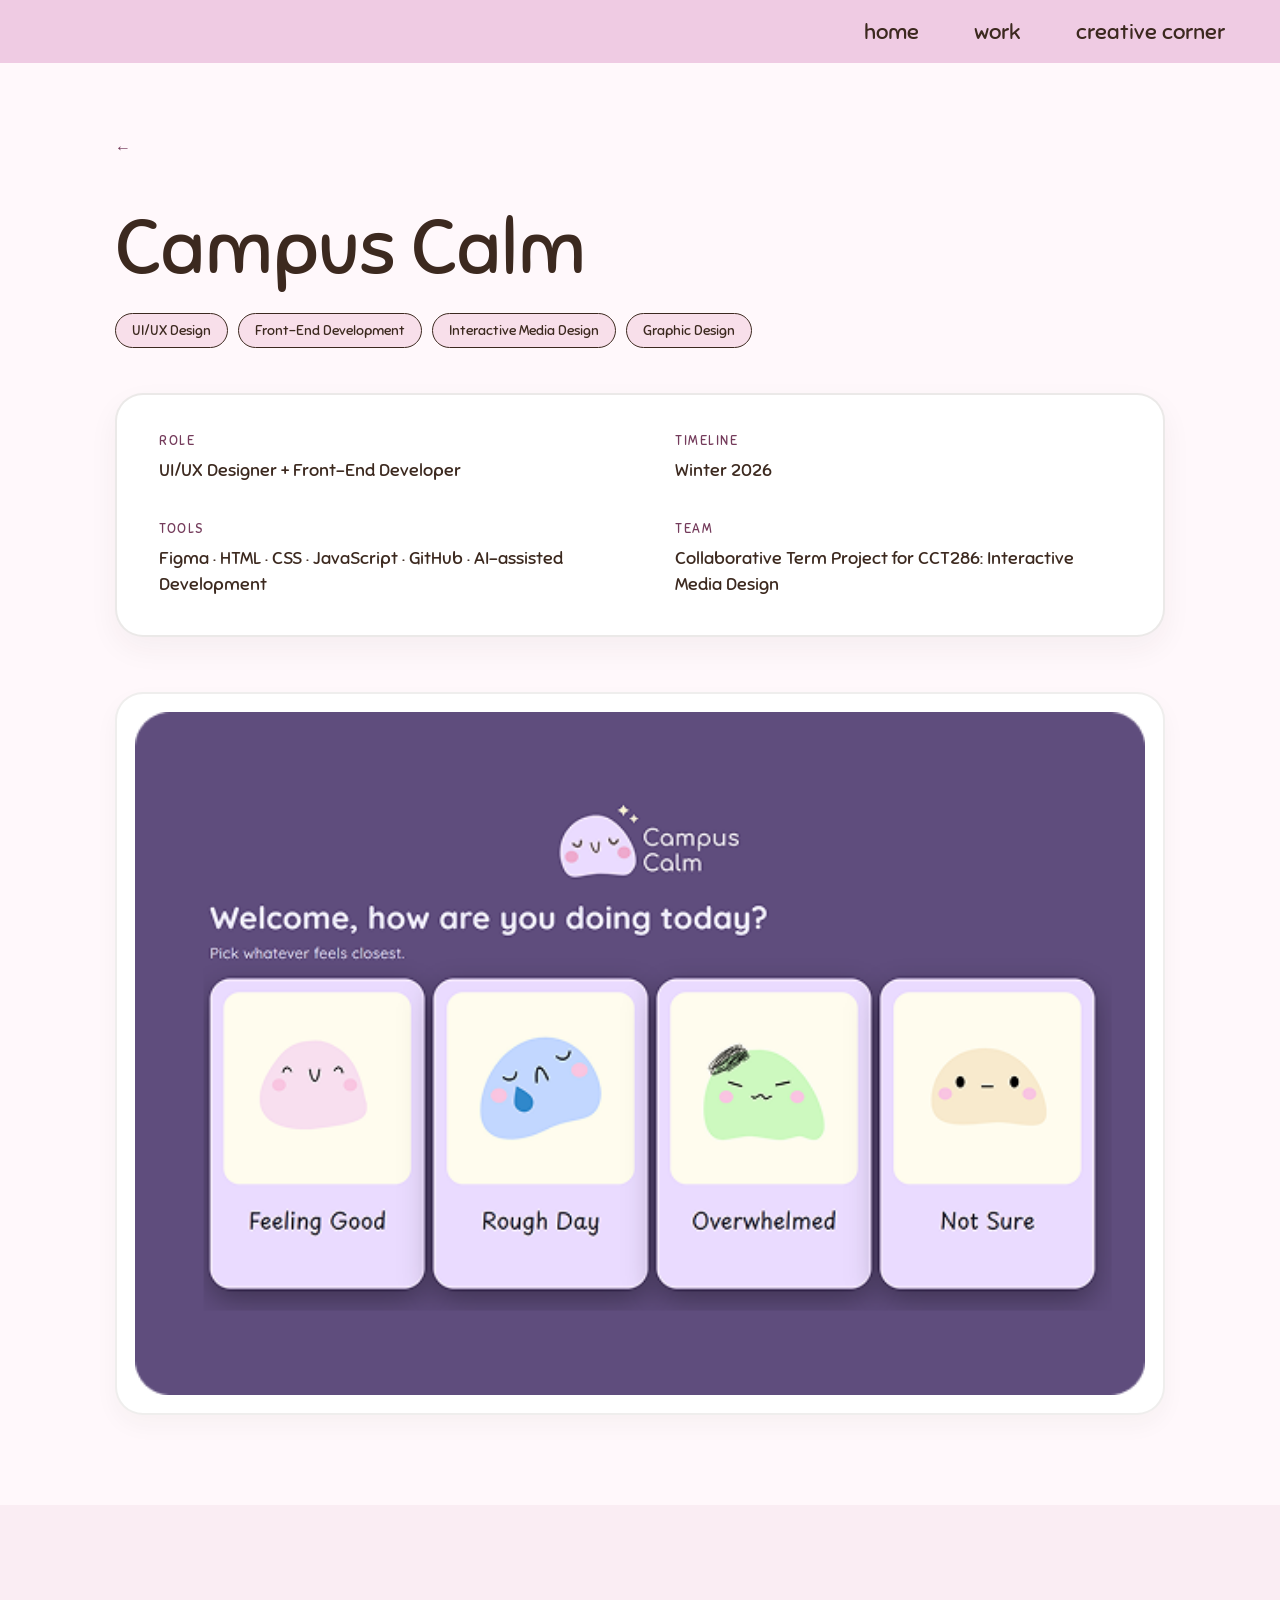
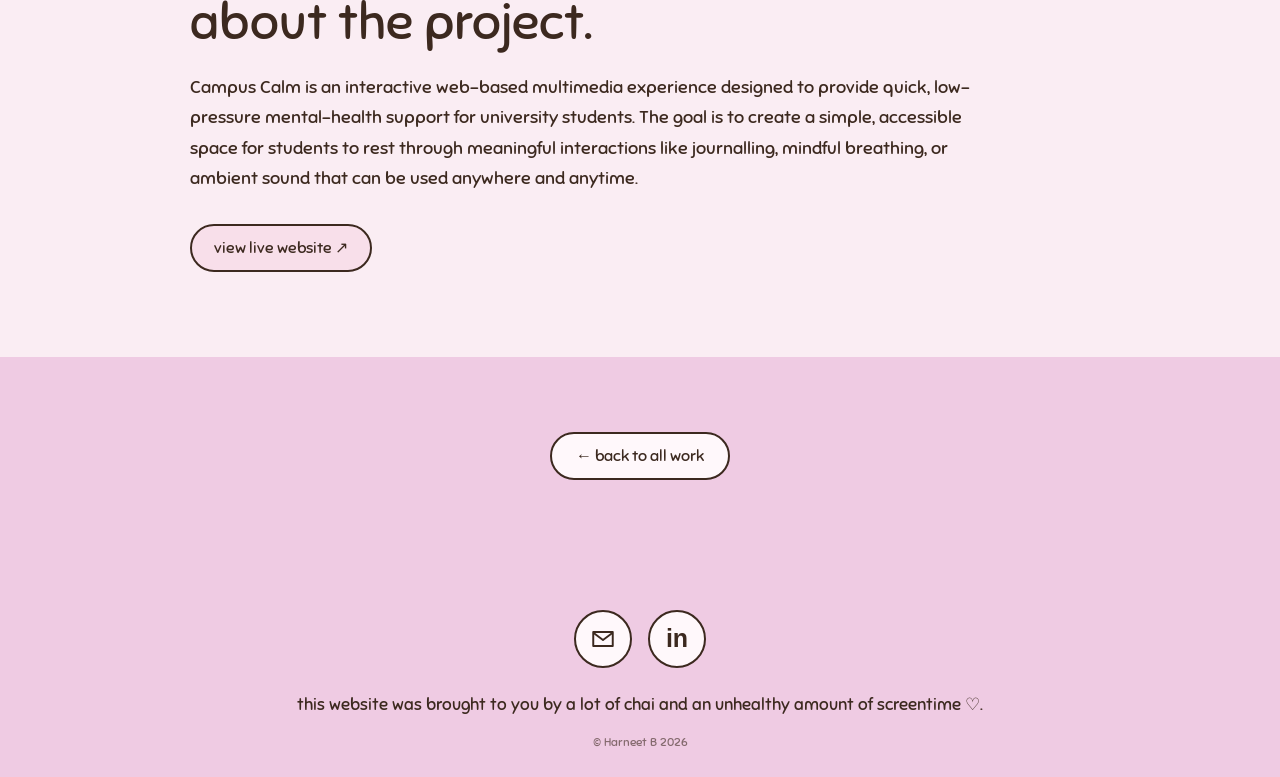
==== campuscalm.html @ 9c49e282 "final updates" ====
<!DOCTYPE html>

<html lang="en">

<head>

    <meta charset="UTF-8">

    <meta
        name="viewport"
        content="width=device-width, initial-scale=1.0"
    >

    <title>Campus Calm - Harneet</title>


    <!-- Shared styles -->
    <link rel="stylesheet" href="style.css">


    <!-- Campus Calm styles -->
    <link rel="stylesheet" href="campuscalm.css">


    <!-- Google Fonts -->
    <link rel="preconnect" href="https://fonts.googleapis.com">

    <link
        rel="preconnect"
        href="https://fonts.gstatic.com"
        crossorigin
    >

    <link
        href="https://fonts.googleapis.com/css2?family=Borel&family=Sniglet:wght@400;800&display=swap"
        rel="stylesheet"
    >

</head>


<body>


    <!-- ========================================
         NAVIGATION
         ======================================== -->

    <nav class="navbar">

        <ul class="nav-links">

            <li>
                <a href="index.html">
                    home
                </a>
            </li>

            <li>
                <a href="portfolio.html">
                    work
                </a>
            </li>

            <li>
                <a href="creative-corner.html">
                    creative corner
                </a>
            </li>

        </ul>

    </nav>



    <main class="campus-page">


        <!-- ========================================
             PROJECT HERO
             ======================================== -->

        <section class="project-hero">


            <a
                href="portfolio.html"
                class="back-link"
            >
                ←
            </a>


            <h1>
                Campus Calm
            </h1>



            <!-- =================================
                 SKILLS
                 ================================= -->

            <div class="skill-tags">

                <span>
                    UI/UX Design
                </span>

                <span>
                    Front-End Development
                </span>

                <span>
                    Interactive Media Design
                </span>

                <span>
                    Graphic Design
                </span>

            </div>



            <!-- =================================
                 SUMMARY
                 ================================= -->

            <div class="project-summary-card">


                <div class="summary-item">

                    <p class="summary-label">
                        ROLE
                    </p>

                    <p class="summary-value">
                        UI/UX Designer +
                        Front-End Developer
                    </p>

                </div>



                <div class="summary-item">

                    <p class="summary-label">
                        TIMELINE
                    </p>

                    <p class="summary-value">
                        Winter 2026
                    </p>

                </div>



                <div class="summary-item">

                    <p class="summary-label">
                        TOOLS
                    </p>

                    <p class="summary-value">
                        Figma · HTML · CSS · JavaScript · GitHub · AI-assisted Development
                    </p>

                </div>



                <div class="summary-item">

                    <p class="summary-label">
                        TEAM
                    </p>

                    <p class="summary-value">
                        Collaborative Term Project for CCT286: Interactive Media Design 
                    </p>

                </div>


            </div>



            <!-- =================================
                 HERO VISUAL
                 ================================= -->

            <div class="hero-visual">

                <img
                    src="Assets/projects/workpreview1.png"
                    alt="Campus Calm website interface"
                >

            </div>


        </section>



        <!-- ========================================
             ABOUT THE PROJECT
             ======================================== -->

        <section class="project-overview">

            <div class="overview-inner">

                <h2>
                    about the project.
                </h2>


                <p>
                    Campus Calm is an interactive web-based multimedia experience designed to provide quick, 
                    low-pressure mental-health support for university students. The goal is to create a 
                    simple, accessible space for students to rest through meaningful interactions like 
                    journalling, mindful breathing, or ambient sound that can be used anywhere and anytime.
                </p>


                <a
                    href="https://h4rneet.github.io/campuscalm/index.html"
                    class="website-button"
                    target="_blank"
                    rel="noopener noreferrer"
                >
                    view live website ↗
                </a>

            </div>

        </section>



        <!-- ========================================
             BOTTOM NAVIGATION
             ======================================== -->

        <section class="project-footer-nav">

            <a
                href="portfolio.html"
                class="back-to-work-button"
            >
                ← back to all work
            </a>

        </section>


    </main>



   <!-- ========================================
         FOOTER
         ======================================== -->
<footer class="site-footer">

    <div class="footer-socials">

        <!-- EMAIL -->
        <a
            href="mailto:harneettb@gmail.com"
            class="social-button"
            aria-label="Send me an email"
        >
            <svg
                viewBox="0 0 24 24"
                aria-hidden="true"
            >
                <path
                    d="M3 5.5h18v13H3z"
                    fill="none"
                    stroke="currentColor"
                    stroke-width="1.8"
                    stroke-linejoin="round"
                />

                <path
                    d="M4 7l8 6 8-6"
                    fill="none"
                    stroke="currentColor"
                    stroke-width="1.8"
                    stroke-linecap="round"
                    stroke-linejoin="round"
                />
            </svg>
        </a>


        <!-- LINKEDIN -->
        <a
            href="https://www.linkedin.com/in/harneetb/"
            class="social-button"
            target="_blank"
            rel="noopener noreferrer"
            aria-label="Visit my LinkedIn"
        >
            <span class="linkedin-icon">
                in
            </span>
        </a>

    </div>


    <p class="footer-note">
        this website was brought to you by a lot of chai and an unhealthy amount of screentime ♡.
    </p>


    <p class="footer-copyright">
        © Harneet B 2026
    </p>

</footer>


</body>

</html>
---- style.css ----
body {
        margin: 0; /*Removes the default outer space around the body*/
        padding: 0; /*Removes the inner space inside the body*/

}

/* navigation bar styling (applies to all pages) */
nav {
    position: sticky;
    top: 0;
    z-index: 1000;
} /* ensures that the nav bar stays at the top while scrolling, and in front of all layers */

nav ul { 
    list-style-type: none; /*Removes bullets*/
                margin: 0; /*Removes default outer spacing*/
                padding: 0; /*Removes default inner spacing*/
                overflow: hidden; /*Keeps floated items contained*/
                background-color: #c39ab0; /*Sets navbar background colour*/

}

/*Align list items horizontally*/
nav ul li {
    float: right; /*Makes items sit side-by-side instead of stacked*/
}

/* Style the links inside the navbar */
nav ul li a {
    display: block; /*Makes the whole area clickable*/
    color: white; /*Text colour*/
    text-align: center; /*Centres text*/
    padding: 18px 10px; /*Adds spacing inside each link*/
    text-decoration: none; /*Removes underline*/
    margin-right: 40px;

    font-family: "Sniglet", system-ui;
    font-weight: 400;
    font-style: normal;
}

nav ul li a:hover { /* hover pseudoclass */ 
    background-color: pink;
}

/* welcome section of home-page */

.welcome{  
    display:flex;

    align-items: center;
    justify-content: space-between; /* pushes text and image to the left and right*/
    gap: 50px; /* space between the text and image */
    padding: 40px 60px; /* top/bottom, left/right space*/
    min-height: 300px; /* sets the min height of the box*/

    background-color: #f8f1f5;
}

.welcome img{
    width: 350px;
    margin-right: 10px; /*push image a bit inward*/
}

.hello-text {
    font-size: 40px;
    margin-bottom: 0px;
    font-family: 'Borel', cursive;
    font-weight: 600;
    color: rgb(64, 93, 64);
}

.name-text {
    font-size: 110px;
    margin: 0;
    font-family: 'Borel', cursive;
    font-weight: 700;
    font-style: normal;
    color: rgb(104, 151, 104);
}

.subtitle {
    font-size: 20px;
    font-family: "Sniglet", system-ui;
    font-weight: 400;
    font-style: normal;
    color: rgb(64, 93, 64);

}

/* about section of home-page */
.about{
    padding: 20px 60px;
    
    background-color: rgb(220 241 209);
}

.about h2 {
    font-size: 50px;
    margin-bottom: 5px;

    font-family: 'Borel', cursive;
    font-weight: 600;

    color: rgb(64, 93, 64);
}

.about-row{
    display: flex; /* a flex container to put elements side by side */
    align-items: flex-start; /* to align image and text to the top */
    gap: 120px; /* gap between text and image */
}

.about img{
    width: 500px;
}

.about-text{
    max-width: 650px; /* to prevent the text from stretching too wide */

    font-size: 18px;
    line-height: 1.5; /*spacing between the lines */
    font-family: "Sniglet", system-ui;
    font-weight: 400;
    font-style: normal;

}
/* skills section of home-page */

.skills{
    gap: 40px;
    padding: 20px 60px;

    background-color: #f8f1f5;
}

.skills p {
    font-size: 14px;
    line-height: 1.5; /*spacing between the lines */
    font-family: "Sniglet", system-ui;
    font-weight: 400;
    font-style: normal;

    color: rgb(64, 93, 64);

    text-align: left;

}

.skills h2 {
    font-size: 50px;
    margin-bottom: 15px;

    font-family: 'Borel', cursive;
    font-weight: 600;

    color: rgb(64, 93, 64);
}

.skills-row {
    display: flex;
    justify-content: space-between;
    align-items: center;
    width: 100%;
}

.skills-row img {
    width: 110px;
    height: auto;
}

/* next/highlights section of home-page */

.next{
    gap: 50px;
    padding: 20px 60px;

    background-color: rgb(220 241 209);

}

.next h2 {
    font-size: 50px;
    margin-bottom: 15px;

    font-family: 'Borel', cursive;
    font-weight: 600;

    color: rgb(64, 93, 64);
}


.next-row {
    display: flex;
    justify-content: space-between;
    align-items: center;
    width: 100%; /*take all of the horizontal space of the row */
}

.next-row img {
    width: 200px;
    height: auto;
}

.next-row img:hover {
    border-radius: 15px;
    border: 3px solid rgb(127, 26, 81) /* rounded border effect when the mouse hovers */
}

/* ========================================
   FOOTER
   ======================================== */

/* ========================================
   FOOTER
   ======================================== */

.site-footer {
    padding:
        55px
        30px
        28px;

    background-color: var(--pink);

    text-align: center;

    font-family: "Sniglet", sans-serif;

    color: var(--brown);
}


/* ========================================
   SOCIAL ICONS
   ======================================== */

.footer-socials {
    display: flex;

    justify-content: center;
    align-items: center;

    gap: 16px;

    margin-bottom: 24px;
}


.social-button {
    display: flex;

    justify-content: center;
    align-items: center;

    width: 58px;
    height: 58px;

    border:
        2px
        solid
        var(--brown);

    border-radius: 50%;

    background-color: var(--light-pink);

    color: var(--brown);

    text-decoration: none;

    transition:
        transform 0.2s ease,
        background-color 0.2s ease;
}


.social-button:hover {
    transform:
        translateY(-4px)
        rotate(-3deg);

    background-color: var(--cream);
}


.social-button svg {
    width: 26px;
    height: 26px;
}


.linkedin-icon {
    font-family: Arial, sans-serif;

    font-size: 25px;

    font-weight: 700;

    line-height: 1;
}


/* ========================================
   FOOTER MESSAGE
   ======================================== */

.footer-note {
    margin:
        0
        auto
        18px;

    font-size: 17px;

    line-height: 1.5;
}


/* ========================================
   COPYRIGHT
   ======================================== */

.footer-copyright {
    margin: 0;

    font-size: 12px;

    opacity: 0.6;
}

/* portfolio page styling*/

.title1{
    background-color: #e4d4dc;
    padding: 40px 0;
    
}

.title1 h1 {
    font-size: 70px;
    margin-top: 15px;
    margin-bottom: 5px;
    font-family: 'Borel', cursive;
    font-weight: 700;
    font-style: normal;
    color: rgb(127, 26, 81);
    text-align: center;


}

.title1 .subtitle {
    font-size: 20px;
    margin-top: 0;
    text-align: center;
}

.design-projects {
    background-color: #f8f1f5; 
    padding-bottom: 40px;
}

.design-projects h2 {
    font-size: 40px;
    margin-bottom: 10px;
    margin-left: 15px;
    margin-top: 20px;

    font-family: 'Borel', cursive;
    font-weight: 600;

    color: rgb(127, 26, 81);
}
/* project 1 styling*/
.project1row{
    display: flex;
    align-items: flex-start;
    gap: 55px;

}
.project1images{
    display:flex;
    flex-direction:row;
    gap: 15px;
    margin-left: 20px;
    margin-bottom: 20px;
}
.project1images img:nth-child(1) {
    width: 500px;
    height:auto;
    border-radius: 10px;
}
.project1images img:nth-child(2) {
    width: 250px;
    border-radius: 10px;
}

.project1 h3 {
    font-size: 30px;
    margin-bottom: 15px;
    margin-left: 15px;

    font-family: "Sniglet", system-ui;
    font-weight: 500;
    font-style: normal;

    color: rgb(64, 93, 64);

}

.project1text {
    max-width: 600px; /* to prevent the text from stretching too wide */

    font-size: 15px;
    line-height: 1.5; /*spacing between the lines */
    font-family: "Sniglet", system-ui;
    font-weight: 400;
    font-style: normal;
}

.case-btn {
    display: inline-block;
    margin-top: 10px;
    padding: 10px 16px;

    background-color: rgb(127, 26, 81);
    color: white;
    text-decoration: none;

    border-radius: 12px;
    font-family: "Sniglet", system-ui;
    font-size: 14px;

    transition: 0.2s ease;
}

.case-btn:hover {
    background-color: #c39ab0;
}

/* project 2 styling*/
.project2row{
    display: flex;
    align-items: flex-start;
    gap: 120px;

}
.project2images{
    display:flex;
    flex-direction:row;
    gap: 15px;
    margin-left: 20px;
    margin-bottom: 20px;
}
.project2images img {
    width: 500px;
    height:auto;
    border-radius: 10px;
}
.project2 h3 {
    font-size: 30px;
    margin-bottom: 15px;
    margin-left: 15px;

    font-family: "Sniglet", system-ui;
    font-weight: 500;
    font-style: normal;

    color: rgb(64, 93, 64);

}

.project2text {
    max-width: 600px; 

    font-size: 15px;
    line-height: 1.5; /*spacing between the lines */
    font-family: "Sniglet", system-ui;
    font-weight: 400;
    font-style: normal;
}

/* project 3 styling*/
.project3row{
    display: flex;
    align-items: flex-start;
    gap: 100px;

}
.project3images{
    display:flex;
    flex-direction:row;
    gap: 15px;
    margin-left: 20px;
    margin-bottom: 20px;
}
.project3images img:nth-child(1) {
    width: 250px;
    height:auto;
    border-radius: 10px;
}
.project3images img:nth-child(2) {
    width: 250px;
    border-radius: 10px;
}

.project3 h3 {
    font-size: 30px;
    margin-bottom: 15px;
    margin-left: 15px;

    font-family: "Sniglet", system-ui;
    font-weight: 500;
    font-style: normal;

    color: rgb(64, 93, 64);

}

.project3text {
    max-width: 600px; /* to prevent the text from stretching too wide */

    font-size: 15px;
    line-height: 1.5; /*spacing between the lines */
    font-family: "Sniglet", system-ui;
    font-weight: 400;
    font-style: normal;
}


/* project 4 styling*/
.project4row{
    display: flex;
    align-items: flex-start;
    gap: 100px;

}
.project4images{
    display:flex;
    flex-wrap: wrap; /*allows images to go on to the next row to create a 2x2 layout*/
    gap: 15px;
    width: 520px; /*basically how much space to take up on one row*/
    margin-left: 20px;
    margin-bottom: 20px;
}
.project4images img:nth-child(1) {
    width: 250px;
    height:auto;
    border-radius: 10px;
}
.project4images img:nth-child(2) {
    width: 250px;
    border-radius: 10px;
}

.project4images img:nth-child(3) {
    width: 250px;
    height:auto;
    border-radius: 10px;
}
.project4images img:nth-child(4) {
    width: 250px;
    border-radius: 10px;
}

.project4 h3 {
    font-size: 30px;
    margin-bottom: 15px;
    margin-left: 15px;

    font-family: "Sniglet", system-ui;
    font-weight: 500;
    font-style: normal;

    color: rgb(64, 93, 64);

}

.project4text {
    max-width: 600px; /* to prevent the text from stretching too wide */

    font-size: 15px;
    line-height: 1.5; /*spacing between the lines */
    font-family: "Sniglet", system-ui;
    font-weight: 400;
    font-style: normal;
}


/*styling for the crochet section gallery*/

.crochet-projects{
    background-color: rgb(237, 245, 232);
    padding-top: 40px;
}

.crochet-projects h2 {
    font-size: 40px;
    margin-bottom: 15px;
    margin-left: 15px;
    margin-top: 0;

    font-family: 'Borel', cursive;
    font-weight: 600;

    color: rgb(127, 26, 81);
}

.crochetgallery{
    display:flex;
    flex-wrap: wrap;
    gap: 20px;
    /*width: 800px; /*basically how much space to take up on one row*/
    margin-left: 20px;
    margin-bottom: 20px;
}


.crochetgallery img{
    width: 250px;
    height: 250px;
    border-radius: 10px;
}

/* resume page styling*/

.title2{
    background-color: #e4d4dc;
    padding: 5px 0;
    
}

.title2 h1 {
    font-size: 70px;
    margin-top: 15px;
    margin-bottom: 5px;
    font-family: 'Borel', cursive;
    font-weight: 700;
    font-style: normal;
    color: rgb(127, 26, 81);
    text-align: center;


}

.summary h2 {
    font-size: 20px;
    margin-bottom: 15px;
    margin-left: 15px;

    font-family: "Sniglet", system-ui;
    font-weight: 500;
    font-style: normal;

    color: rgb(127, 26, 81);
}

.summary p{ 
    font-size: 15px;
    line-height: 1.5; /*spacing between the lines */
    font-family: "Sniglet", system-ui;
    font-weight: 400;
    font-style: normal;

    margin-bottom: 15px;
    margin-left: 15px;

}

.education h2 {
    font-size: 20px;
    margin-bottom: 15px;
    margin-left: 15px;

    font-family: "Sniglet", system-ui;
    font-weight: 500;
    font-style: normal;

    color: rgb(127, 26, 81);
}

.experience h2 {
    font-size: 20px;
    margin-bottom: 15px;
    margin-left: 15px;

    font-family: "Sniglet", system-ui;
    font-weight: 500;
    font-style: normal;

    color: rgb(127, 26, 81);
}

.resumeskills h2 {
    font-size: 20px;
    margin-bottom: 15px;
    margin-left: 15px;

    font-family: "Sniglet", system-ui;
    font-weight: 500;
    font-style: normal;

    color: rgb(127, 26, 81);
}

.resumepage{
    padding: 15px 15px
}

/*use a group selector since these all have the same styling */
.summary,
.education,
.experience,
.resumeskills {
    margin-bottom: 40px;
}

.education table,
.experience table,
.resumeskills table {
    border-collapse: collapse; /*remove the double border between cells*/
    margin-top: 10px; /*space between heading and table*/
    width: 100%; /*makes the table stretch across the whole page width*/
    margin-left: 15px; /*creates some space between the left edge where the table starts*/
}


.education td,
.experience td,
.resumeskills td {
    border: 1px solid #b37f9a; /*adds a border to each column cell*/
    padding: 14px; /*space inside the cells*/
    text-align: left;
    vertical-align: top; /*align the content to the top*/

    font-family: "Sniglet", system-ui;
    font-size: 16px;
    line-height: 1.5;
    font-weight: 400;
}

.education th,
.experience th,
.resumeskills th {
    background-color: #f3dfe8;
    color: rgb(127, 26, 81);

    border: 1px solid #b37f9a;
    padding: 14px;
    text-align: left;
    vertical-align: top;

    font-family: "Sniglet", system-ui;
    font-weight: 500;
    font-size: 18px;
    line-height: 1.5;
}

/* contact page styling*/

.title3{
    background-color: rgb(220 241 209);
    padding: 40px 0;
    
}

.title3 h1 {
    font-size: 70px;
    margin-top: 15px;
    margin-bottom: 5px;
    font-family: 'Borel', cursive;
    font-weight: 700;
    font-style: normal;
    color: rgb(64, 93, 64);
    text-align: center;


}

.title3 .subtitle {
    font-size: 20px;
    margin-top: 0;
    text-align: center;
}

.contactpage{
    padding: 25px 20px;
    background-color: rgb(239, 248, 235);
}

.contact{
    display: flex;
    flex-wrap: wrap; /* wrap to next row for 2x2 layout */
    gap: 30px;
    width: 100%;
    align-items: flex-start; /* ensures all cards align from the top */
}

.contactform,
.socials,
.location,
.media {
    background-color: rgb(220 241 209);
    padding: 25px;
    border-radius: 25px;
    width: 520px
}

.contact h2 {
    font-size: 30px;
    margin-bottom: 15px;
    margin-top: 0;

    font-family: 'Borel', cursive;
    font-weight: 600;

    color: rgb(64, 93, 64);
}

.contactform fieldset{
    border: 2px solid #b37f9a;
    border-radius: 12px;
    padding: 25px;
    width: 100%;
    box-sizing: border-box; /*the padding and border are included in the calculation of the width and height:*/
}

.contactform legend {
    font-family: "Sniglet", system-ui;
    color: rgb(127, 26, 81);

    font-size: 18px;
    padding: 10px 8px;
}

.contactform label,
.contactform input,
.contactform textarea,
.socials p,
.socials a {
    font-family: "Sniglet", system-ui;
    font-size: 16px;
}

.contactform input[type="text"],
.contactform input[type="email"],
.contactform textarea {
    width: 100%;
    padding: 10px;
    margin: 8px 0 15px 0;
    border: 1px solid #b37f9a;
    border-radius: 8px;
    box-sizing: border-box;
}

.contactform input[type="submit"],
.contactform input[type="reset"] {
    padding: 10px 12px;
    margin-right: 10px;
    border: none;
    border-radius: 8px;
    background-color: rgb(127, 26, 81);
    color: white;
    font-family: "Sniglet", system-ui;
}


.location iframe,
.media iframe {
    border-radius: 12px;
    width: 100%;
    height: 300px;
}



/* =========================
   MakerDrop case study page
   ========================= */

.case-study {
    background-color: #f8f1f5;
    padding: 40px 70px 70px 70px;
}

.case-study section {
    background-color: rgba(255, 255, 255, 0.45);
    border-radius: 22px;
    padding: 28px 30px;
    margin-bottom: 32px;
}

.case-study h2 {
    font-size: 34px;
    margin-top: 0;
    margin-bottom: 14px;
    font-family: 'Borel', cursive;
    font-weight: 600;
    color: rgb(127, 26, 81);
}

.case-study p {
    font-family: "Sniglet", system-ui;
    font-size: 16px;
    line-height: 1.75;
    color: rgb(64, 93, 64);
    margin-top: 0;
    margin-bottom: 16px;
}

.case-study strong {
    color: rgb(127, 26, 81);
}

/* two-column layout for text + image */
.case-row {
    display: flex;
    align-items: flex-start;
    gap: 30px;
    flex-wrap: wrap;
}

.case-text {
    flex: 1 1 500px;
    min-width: 280px;
}

.case-visual {
    flex: 1 1 320px;
    min-width: 260px;
}

.case-visual img {
    width: 100%;
    height: auto;
    display: block;
    border-radius: 16px;
}

/* standard single image */
.case-img {
    width: 100%;
    max-width: 420px;
    height: auto;
    display: block;
    border-radius: 16px;
    margin-top: 10px;
}

/* slightly wider image option */
.case-img-wide {
    width: 100%;
    max-width: 700px;
    height: auto;
    display: block;
    border-radius: 16px;
    margin-top: 12px;
}

/* gallery grids */
.case-gallery {
    display: grid;
    grid-template-columns: repeat(auto-fit, minmax(220px, 1fr));
    gap: 18px;
    margin-top: 12px;
}

.case-gallery img {
    width: 100%;
    height: 260px;
    object-fit: cover;
    display: block;
    border-radius: 16px;
}

/* for poster/comic where cropping would be bad */
.case-gallery.contain img,
.case-gallery-comic img {
    height: auto;
    object-fit: contain;
    background-color: #fff;
    padding: 8px;
}

/* role / insights / issues list styling */
.case-list {
    margin: 0;
    padding-left: 20px;
}

.case-list li {
    margin-bottom: 10px;
    font-family: "Sniglet", system-ui;
    font-size: 16px;
    line-height: 1.7;
    color: rgb(64, 93, 64);
}

/* small highlight cards */
.case-cards {
    display: grid;
    grid-template-columns: repeat(auto-fit, minmax(220px, 1fr));
    gap: 16px;
    margin-top: 12px;
}

.case-card {
    background-color: #e4d4dc;
    border-radius: 18px;
    padding: 18px;
}

.case-card h3 {
    margin-top: 0;
    margin-bottom: 8px;
    font-family: "Sniglet", system-ui;
    font-size: 20px;
    color: rgb(127, 26, 81);
    font-weight: 600;
}

.case-card p {
    margin-bottom: 0;
    font-size: 15px;
}

/* optional little tag row under header */
.case-meta {
    display: flex;
    flex-wrap: wrap;
    gap: 10px;
    margin-top: 10px;
}

.case-tag {
    background-color: rgb(220 241 209);
    color: rgb(64, 93, 64);
    border-radius: 999px;
    padding: 8px 14px;
    font-family: "Sniglet", system-ui;
    font-size: 14px;
}

/* buttons / links */
.case-link,
.case-back-btn {
    display: inline-block;
    margin-top: 8px;
    padding: 10px 16px;
    background-color: rgb(127, 26, 81);
    color: white;
    text-decoration: none;
    border-radius: 12px;
    font-family: "Sniglet", system-ui;
    font-size: 14px;
    transition: 0.2s ease;
}

.case-link:hover,
.case-back-btn:hover {
    background-color: #c39ab0;
}
---- campuscalm.css ----
/* ========================================
   CAMPUS CALM PROJECT PAGE
   ======================================== */


/* ========================================
   COLOURS
   ======================================== */

:root {
    --pink: #efcbe3;
    --light-pink: #fff8fb;
    --chip-pink: #f8dfea;
    --cream: #f1dfcf;

    --brown: #3c291f;
    --purple: #743b5b;

    --overview-pink: #faedf3;
}



/* ========================================
   GLOBAL
   ======================================== */

* {
    box-sizing: border-box;
}


body {
    margin: 0;

    background-color: var(--light-pink);

    color: var(--brown);
}



/* ========================================
   NAVBAR
   ======================================== */

.navbar {
    position: sticky;

    top: 0;

    z-index: 1000;

    width: 100%;

    padding: 18px 55px;

    background-color: var(--pink);
}


.navbar .nav-links {
    display: flex;

    justify-content: flex-end;
    align-items: center;

    gap: 55px;

    width: 100%;

    margin: 0;
    padding: 0;

    list-style: none;

    background-color: transparent;

    overflow: visible;
}


.navbar .nav-links li {
    float: none;

    margin: 0;
    padding: 0;
}


.navbar .nav-links a {
    display: inline-block;

    margin: 0;
    padding: 0;

    font-family: "Sniglet", sans-serif;

    font-size: 22px;
    font-weight: 400;

    color: var(--brown);

    text-decoration: none;

    transition:
        opacity 0.2s ease,
        transform 0.2s ease;
}


.navbar .nav-links a:hover {
    background-color: transparent;

    opacity: 0.6;

    transform: translateY(-2px);
}



/* ========================================
   PROJECT HERO
   ======================================== */

.campus-page .project-hero {
    width: min(
        1050px,
        88%
    );

    margin: 0 auto;

    padding:
        75px
        0
        90px;
}



/* ========================================
   BACK LINK
   ======================================== */

.back-link {
    display: inline-block;

    margin-bottom: 50px;

    font-family: "Sniglet", sans-serif;

    font-size: 16px;

    color: var(--purple);

    text-decoration: none;

    transition:
        transform 0.2s ease,
        opacity 0.2s ease;
}


.back-link:hover {
    transform: translateX(-4px);

    opacity: 0.7;
}



/* ========================================
   PROJECT TITLE
   ======================================== */

.campus-page .project-hero h1 {
    margin:
        0
        0
        24px;

    font-family: "Sniglet", sans-serif;

    font-size: clamp(
        50px,
        6vw,
        82px
    );

    font-weight: 400;

    line-height: 1.05;

    color: var(--brown);
}



/* ========================================
   SKILL TAGS
   ======================================== */

.skill-tags {
    display: flex;

    flex-wrap: wrap;

    gap: 10px;

    margin-bottom: 45px;
}


.skill-tags span {
    padding:
        8px
        16px;

    border:
        1.5px
        solid
        var(--brown);

    border-radius: 999px;

    background-color: var(--chip-pink);

    font-family: "Sniglet", sans-serif;

    font-size: 14px;

    color: var(--brown);
}



/* ========================================
   SUMMARY CARD
   ======================================== */

.project-summary-card {
    display: grid;

    grid-template-columns:
        repeat(2, 1fr);

    gap:
        38px
        70px;

    margin-bottom: 55px;

    padding:
        38px
        42px;

    background-color: white;

    border:
        2px
        solid
        rgba(60, 41, 31, 0.1);

    border-radius: 28px;

    box-shadow:
        0
        12px
        30px
        rgba(60, 41, 31, 0.05);
}


.summary-item {
    min-width: 0;
}


.summary-label {
    margin:
        0
        0
        8px;

    font-family: "Sniglet", sans-serif;

    font-size: 13px;

    letter-spacing: 1.5px;

    color: var(--purple);
}


.summary-value {
    margin: 0;

    font-family: "Sniglet", sans-serif;

    font-size: 18px;

    line-height: 1.45;

    color: var(--brown);
}



/* ========================================
   HERO VISUAL
   ======================================== */

.hero-visual {
    overflow: hidden;

    width: 100%;

    padding: 18px;

    background-color: white;

    border:
        2px
        solid
        rgba(60, 41, 31, 0.08);

    border-radius: 28px;

    box-shadow:
        0
        10px
        25px
        rgba(60, 41, 31, 0.04);
}


.hero-visual img {
    display: block;

    width: 100%;

    height: auto;

    border-radius: 18px;
}



/* ========================================
   PROJECT OVERVIEW
   ======================================== */

.project-overview {
    width: 100%;

    padding:
        85px
        6vw;

    background-color: var(--overview-pink);
}


.overview-inner {
    width: min(
        900px,
        100%
    );

    margin: 0 auto;
}



/* ========================================
   OVERVIEW HEADING
   ======================================== */

.project-overview h2 {
    margin:
        0
        0
        18px;

    font-family: "Sniglet", sans-serif;

    font-size: clamp(
        36px,
        4vw,
        52px
    );

    font-weight: 400;

    color: var(--brown);
}



/* ========================================
   OVERVIEW TEXT
   ======================================== */

.project-overview p {
    max-width: 800px;

    margin:
        0
        0
        30px;

    font-family: "Sniglet", sans-serif;

    font-size: 18px;

    line-height: 1.7;

    color: var(--brown);
}



/* ========================================
   WEBSITE BUTTON
   ======================================== */

.website-button {
    display: inline-block;

    padding:
        12px
        22px;

    border:
        2px
        solid
        var(--brown);

    border-radius: 999px;

    background-color: var(--chip-pink);

    font-family: "Sniglet", sans-serif;

    font-size: 16px;

    color: var(--brown);

    text-decoration: none;

    transition:
        transform 0.2s ease,
        background-color 0.2s ease;
}


.website-button:hover {
    background-color: var(--pink);

    transform: translateY(-2px);
}



/* ========================================
   BOTTOM NAVIGATION
   ======================================== */

.project-footer-nav {
    padding:
        75px
        30px;

    text-align: center;

    background-color: var(--pink);
}


.back-to-work-button {
    display: inline-block;

    padding:
        12px
        24px;

    border:
        2px
        solid
        var(--brown);

    border-radius: 999px;

    background-color: var(--light-pink);

    font-family: "Sniglet", sans-serif;

    font-size: 16px;

    color: var(--brown);

    text-decoration: none;

    transition:
        background-color 0.2s ease,
        transform 0.2s ease;
}


.back-to-work-button:hover {
    background-color: white;

    transform: translateY(-2px);
}



/* ========================================
   FOOTER
   ======================================== */


/* ========================================
   TABLET
   ======================================== */

@media (max-width: 900px) {

    .navbar {
        padding:
            16px
            25px;
    }


    .navbar .nav-links {
        justify-content: center;

        gap: 30px;
    }


    .campus-page .project-hero {
        width: 90%;

        padding-top: 60px;
    }


    .project-summary-card {
        gap:
            30px
            40px;
    }


    .project-overview {
        padding:
            75px
            6vw;
    }

}



/* ========================================
   MOBILE
   ======================================== */

@media (max-width: 600px) {

    .navbar {
        padding:
            15px
            12px;
    }


    .navbar .nav-links {
        gap: 20px;
    }


    .navbar .nav-links a {
        font-size: 16px;
    }


    .campus-page .project-hero {
        width: 90%;

        padding:
            45px
            0
            65px;
    }


    .back-link {
        margin-bottom: 35px;
    }


    .campus-page .project-hero h1 {
        margin-bottom: 20px;

        font-size: 46px;
    }


    .skill-tags {
        gap: 8px;

        margin-bottom: 35px;
    }


    .skill-tags span {
        padding:
            7px
            13px;

        font-size: 12px;
    }


    .project-summary-card {
        grid-template-columns: 1fr;

        gap: 28px;

        padding:
            28px
            24px;

        border-radius: 22px;
    }


    .summary-value {
        font-size: 16px;
    }


    .hero-visual {
        padding: 10px;

        border-radius: 20px;
    }


    .hero-visual img {
        border-radius: 13px;
    }


    .project-overview {
        padding:
            65px
            6%;
    }


    .project-overview h2 {
        margin-bottom: 15px;
    }


    .project-overview p {
        font-size: 16px;

        line-height: 1.65;
    }


    .website-button {
        font-size: 14px;
    }

}



/* ========================================
   REDUCED MOTION
   ======================================== */

@media (prefers-reduced-motion: reduce) {

    *,
    *::before,
    *::after {
        transition: none !important;

        animation: none !important;
    }

}
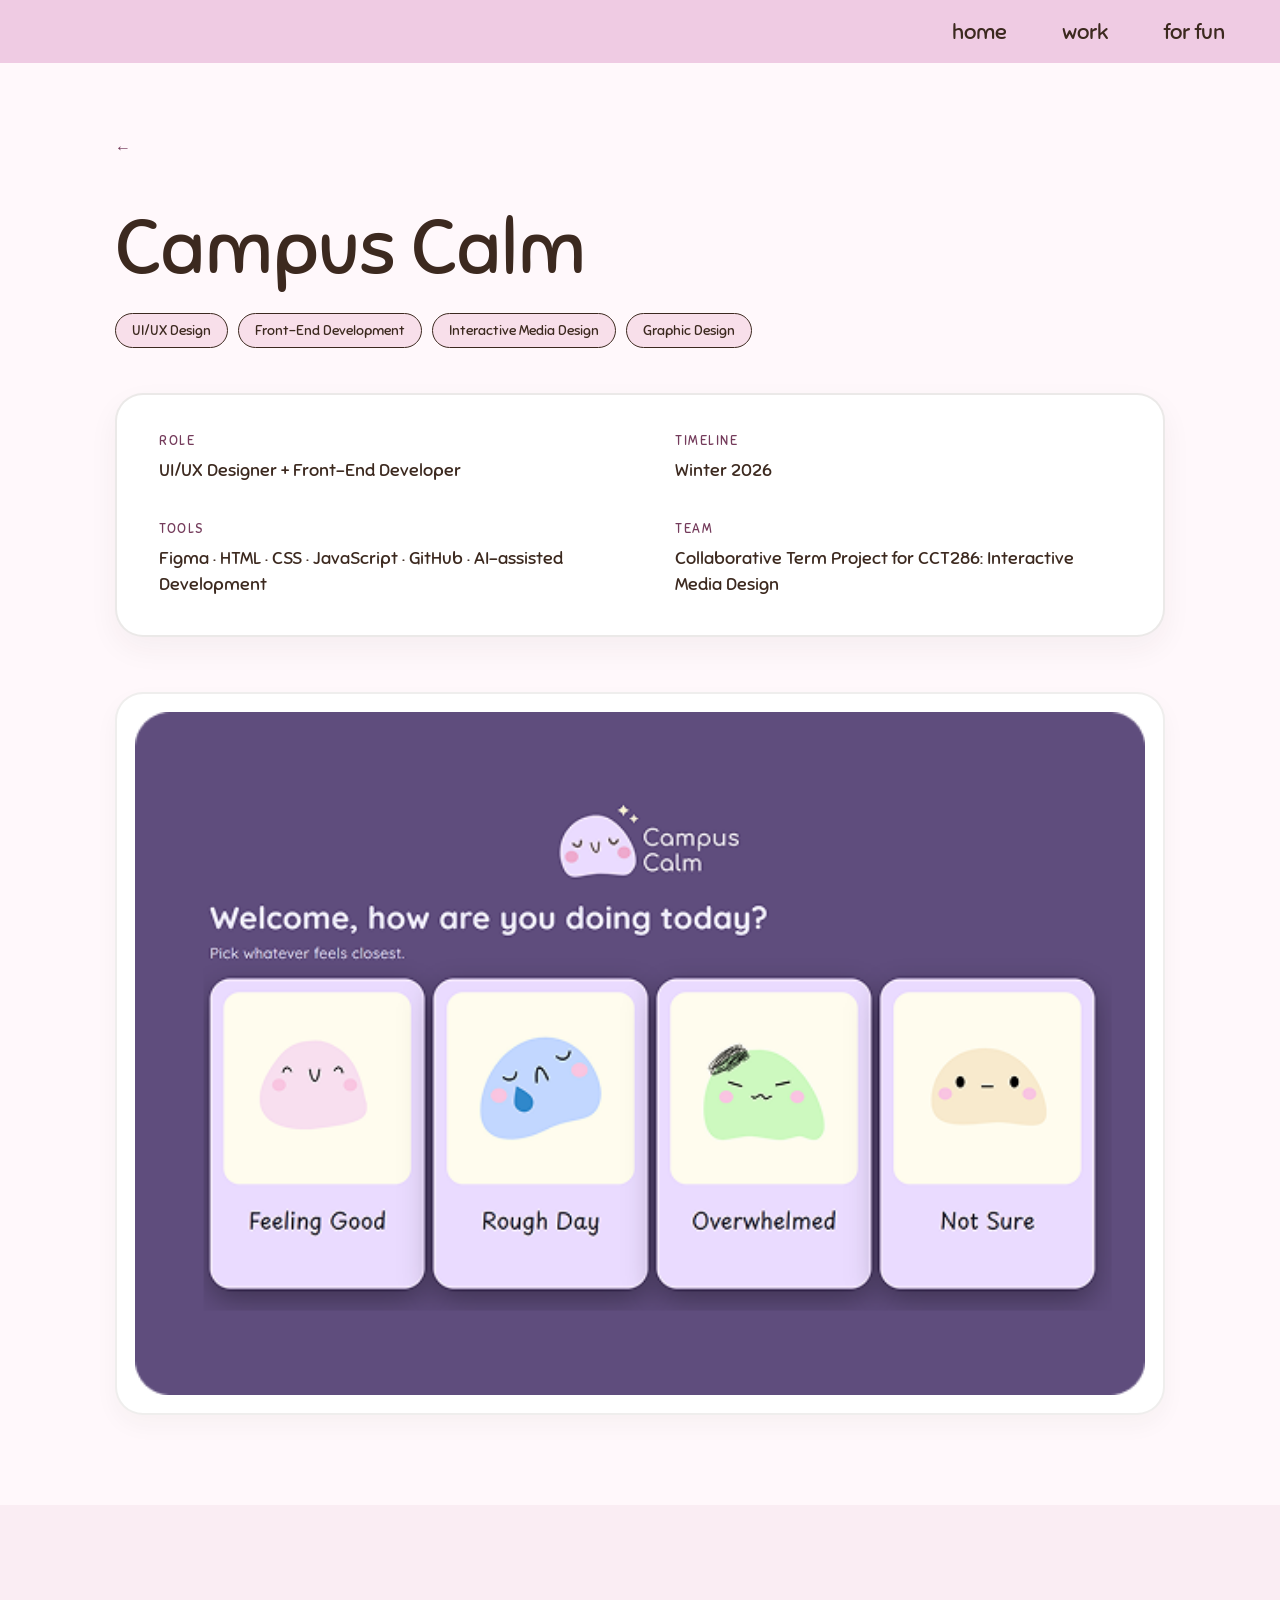
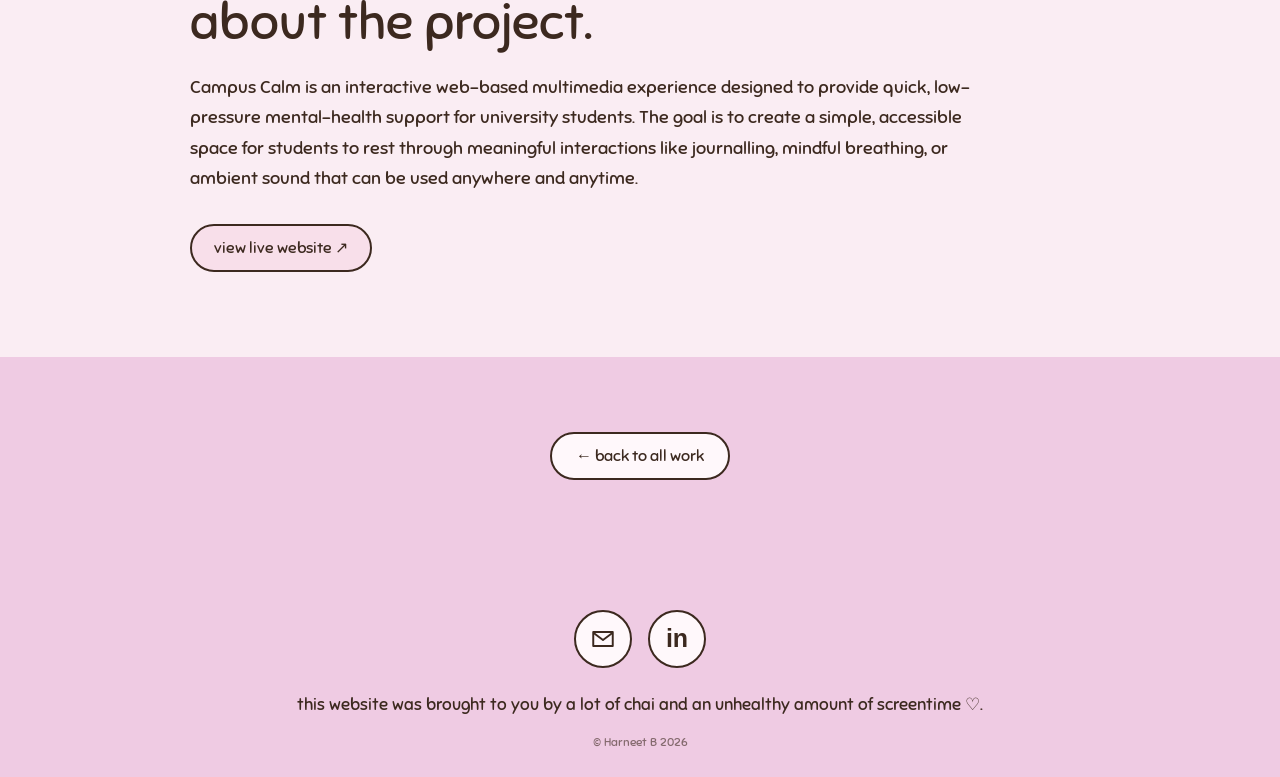
==== commit c25eb4bc: "fixed email issue, nav bar, camera animation" ====
--- a/campuscalm.html
+++ b/campuscalm.html
@@ -64,7 +64,7 @@
 
             <li>
                 <a href="creative-corner.html">
-                    creative corner
+                    for fun
                 </a>
             </li>
 
@@ -274,8 +274,10 @@
 
         <!-- EMAIL -->
         <a
-            href="mailto:harneettb@gmail.com"
+            href="https://mail.google.com/mail/?view=cm&fs=1&to=harneettb@gmail.com"
             class="social-button"
+            target="_blank"
+            rel="noopener noreferrer"
             aria-label="Send me an email"
         >
             <svg
@@ -332,4 +334,4 @@
 
 </body>
 
-</html>+</html>
